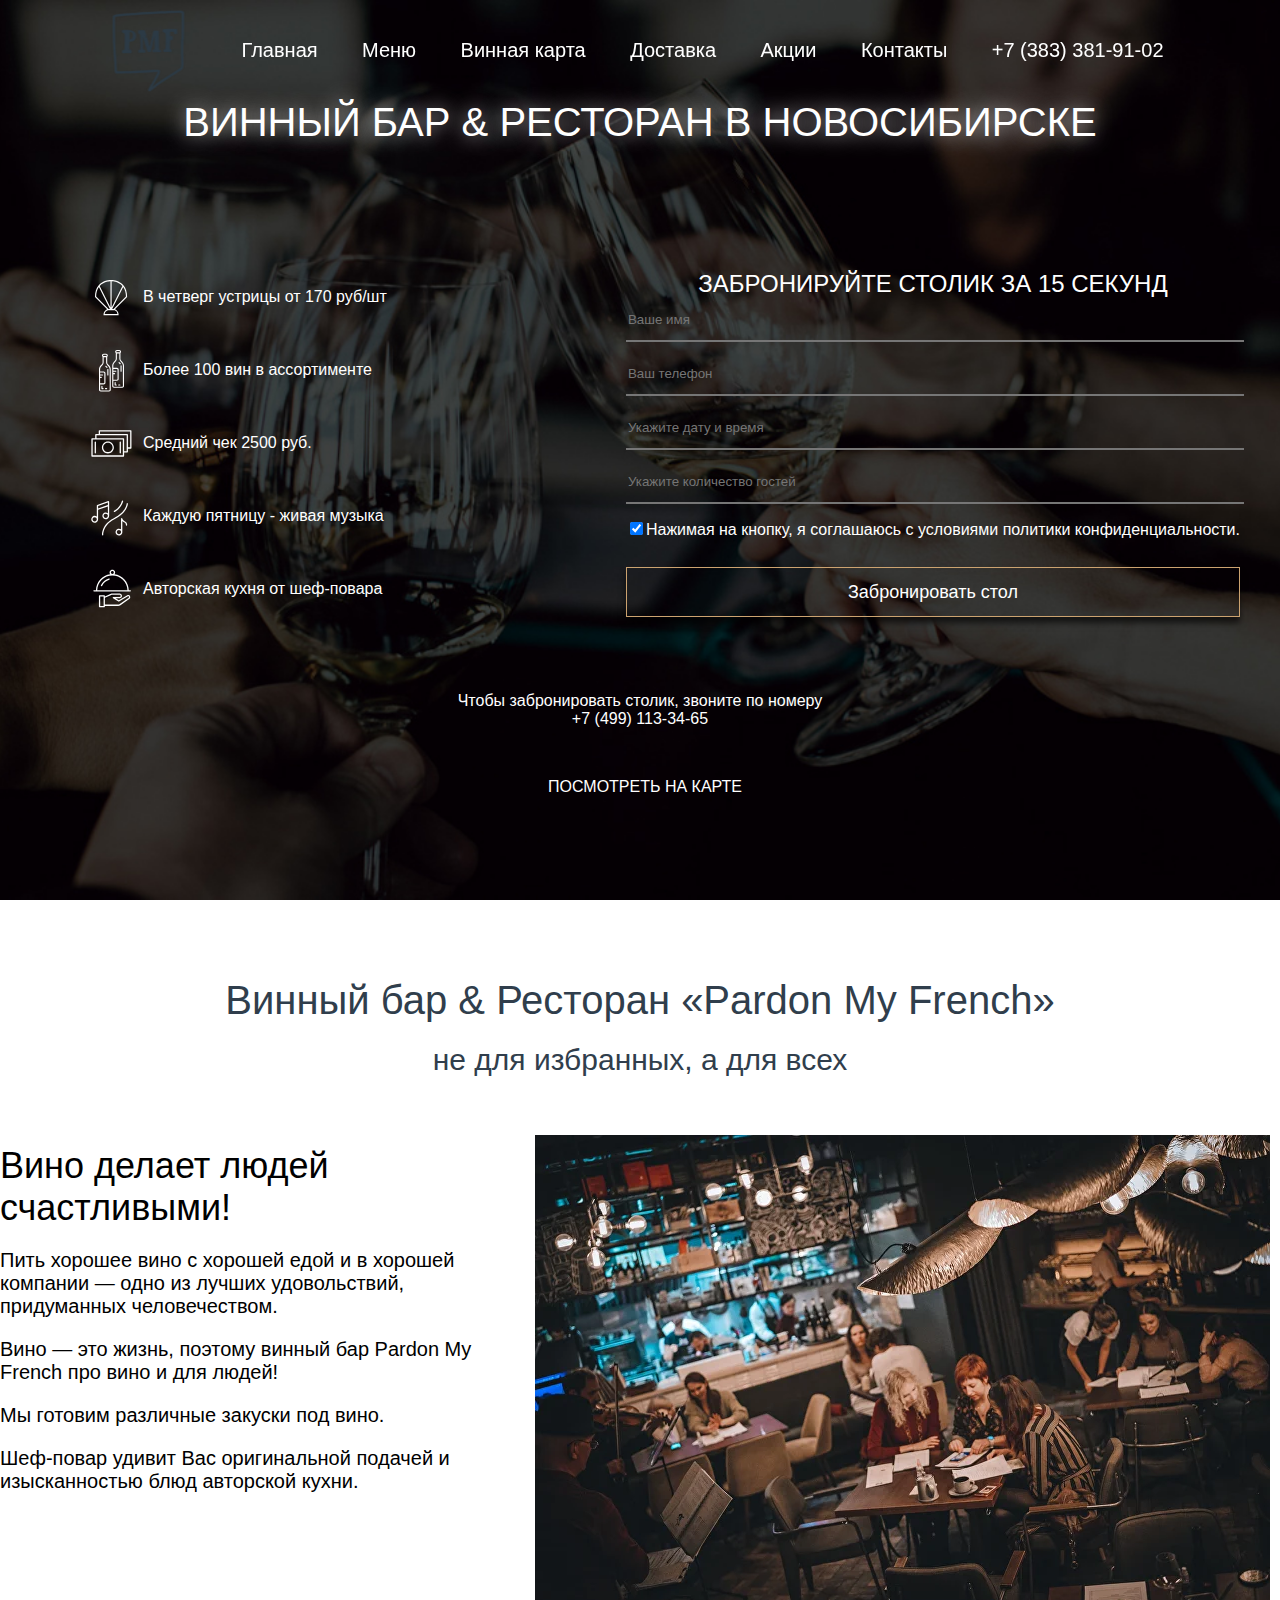
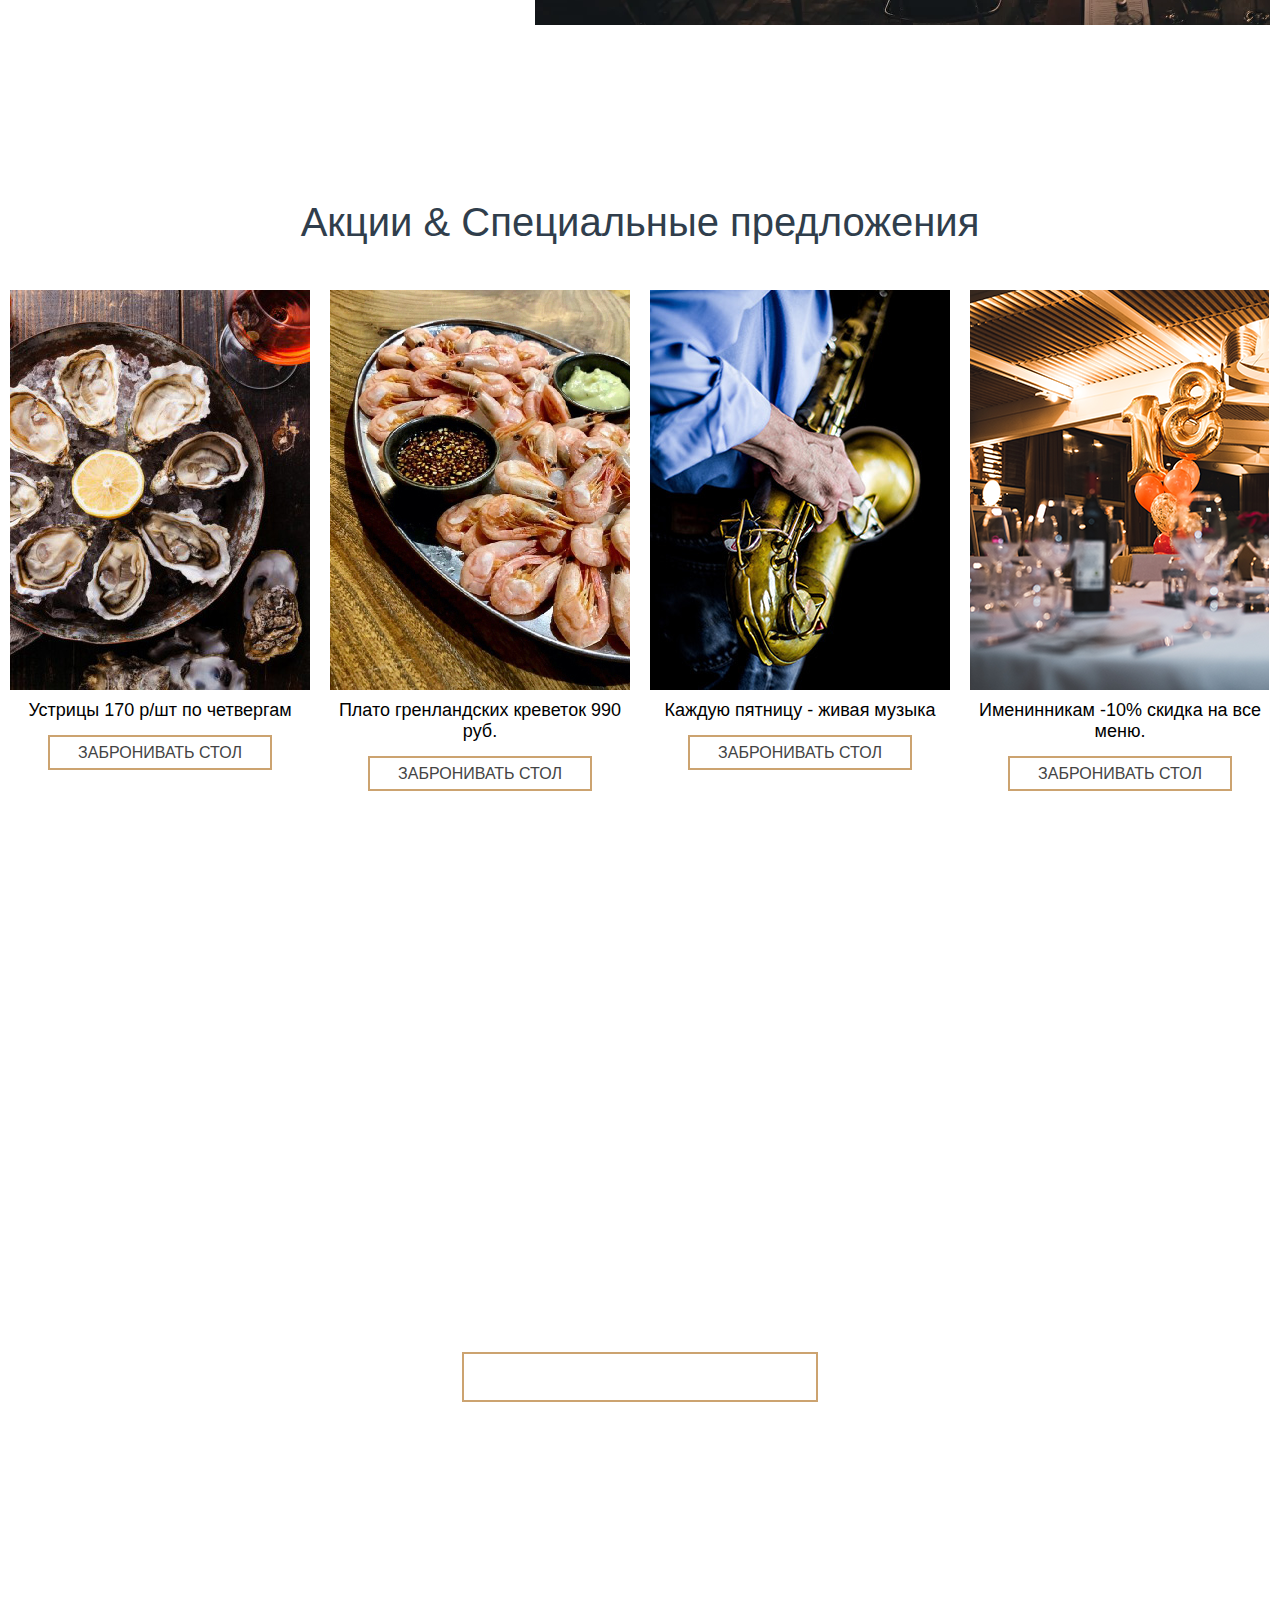
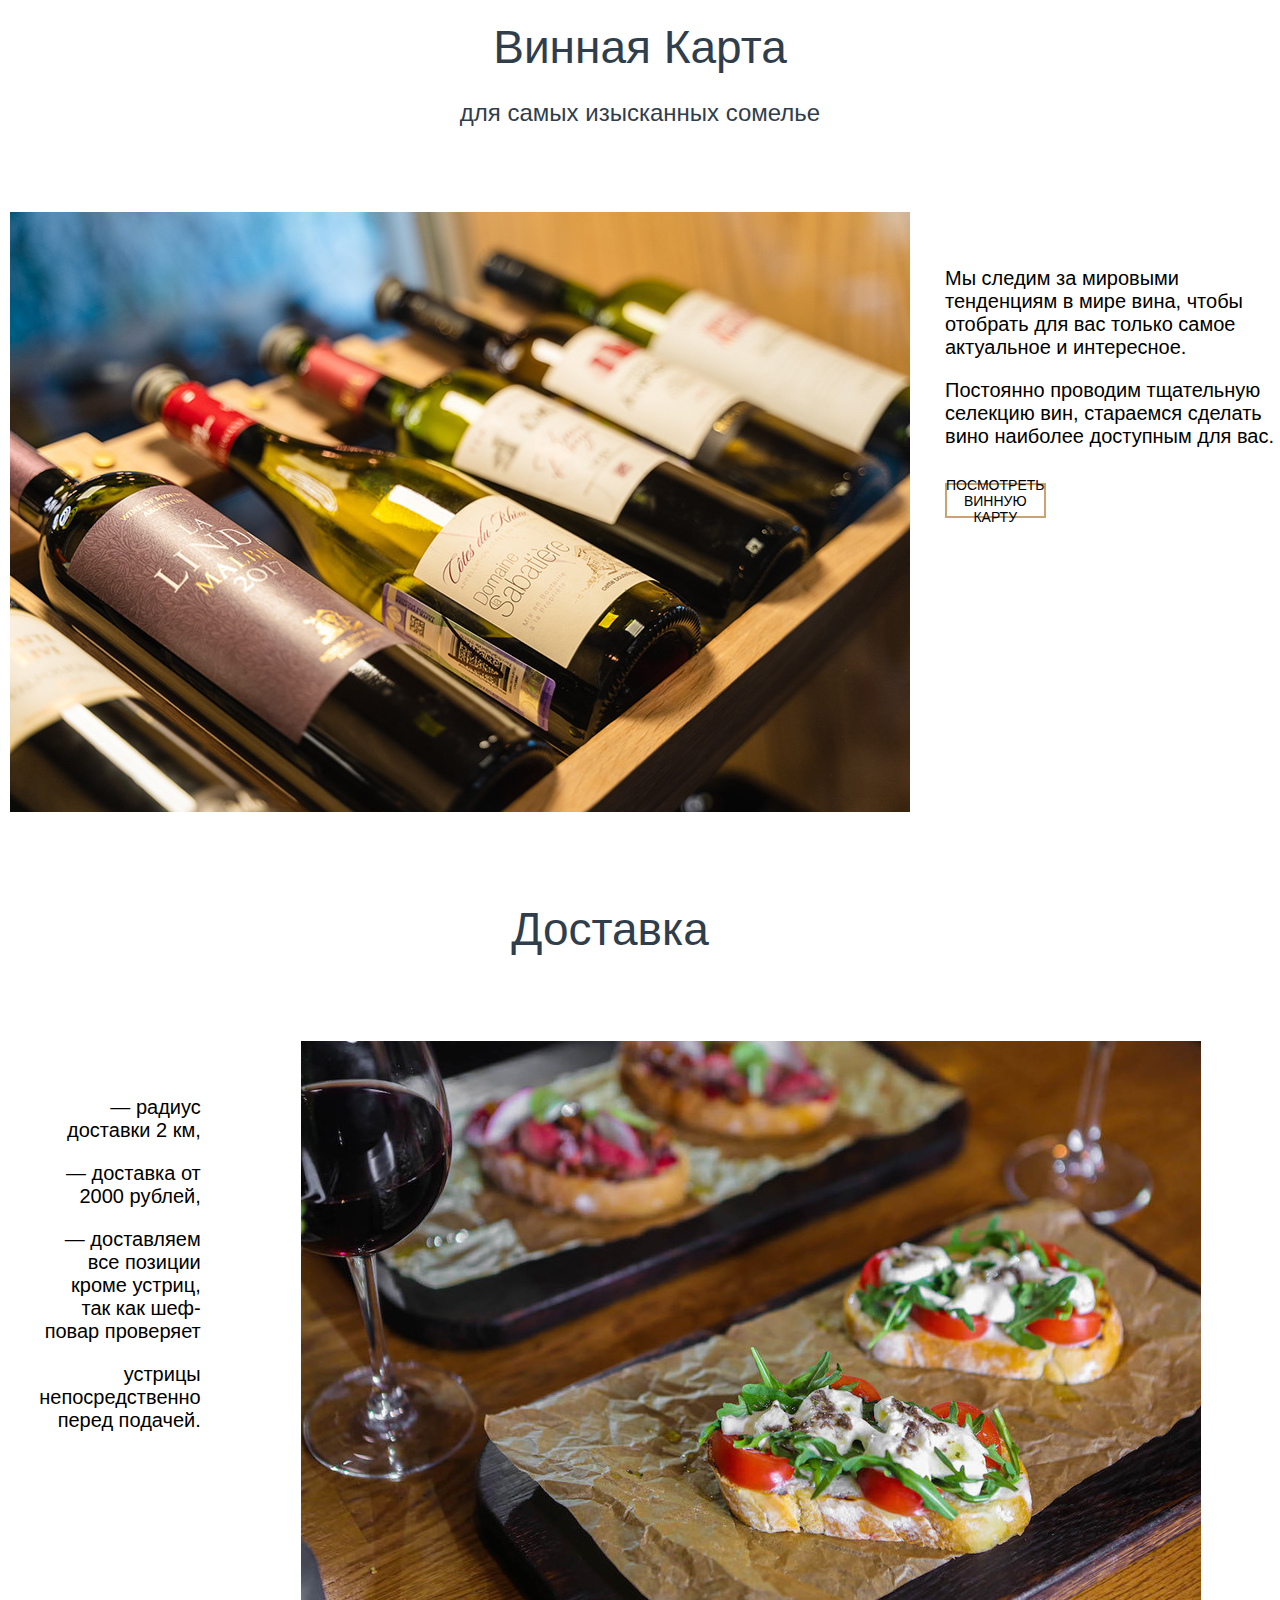
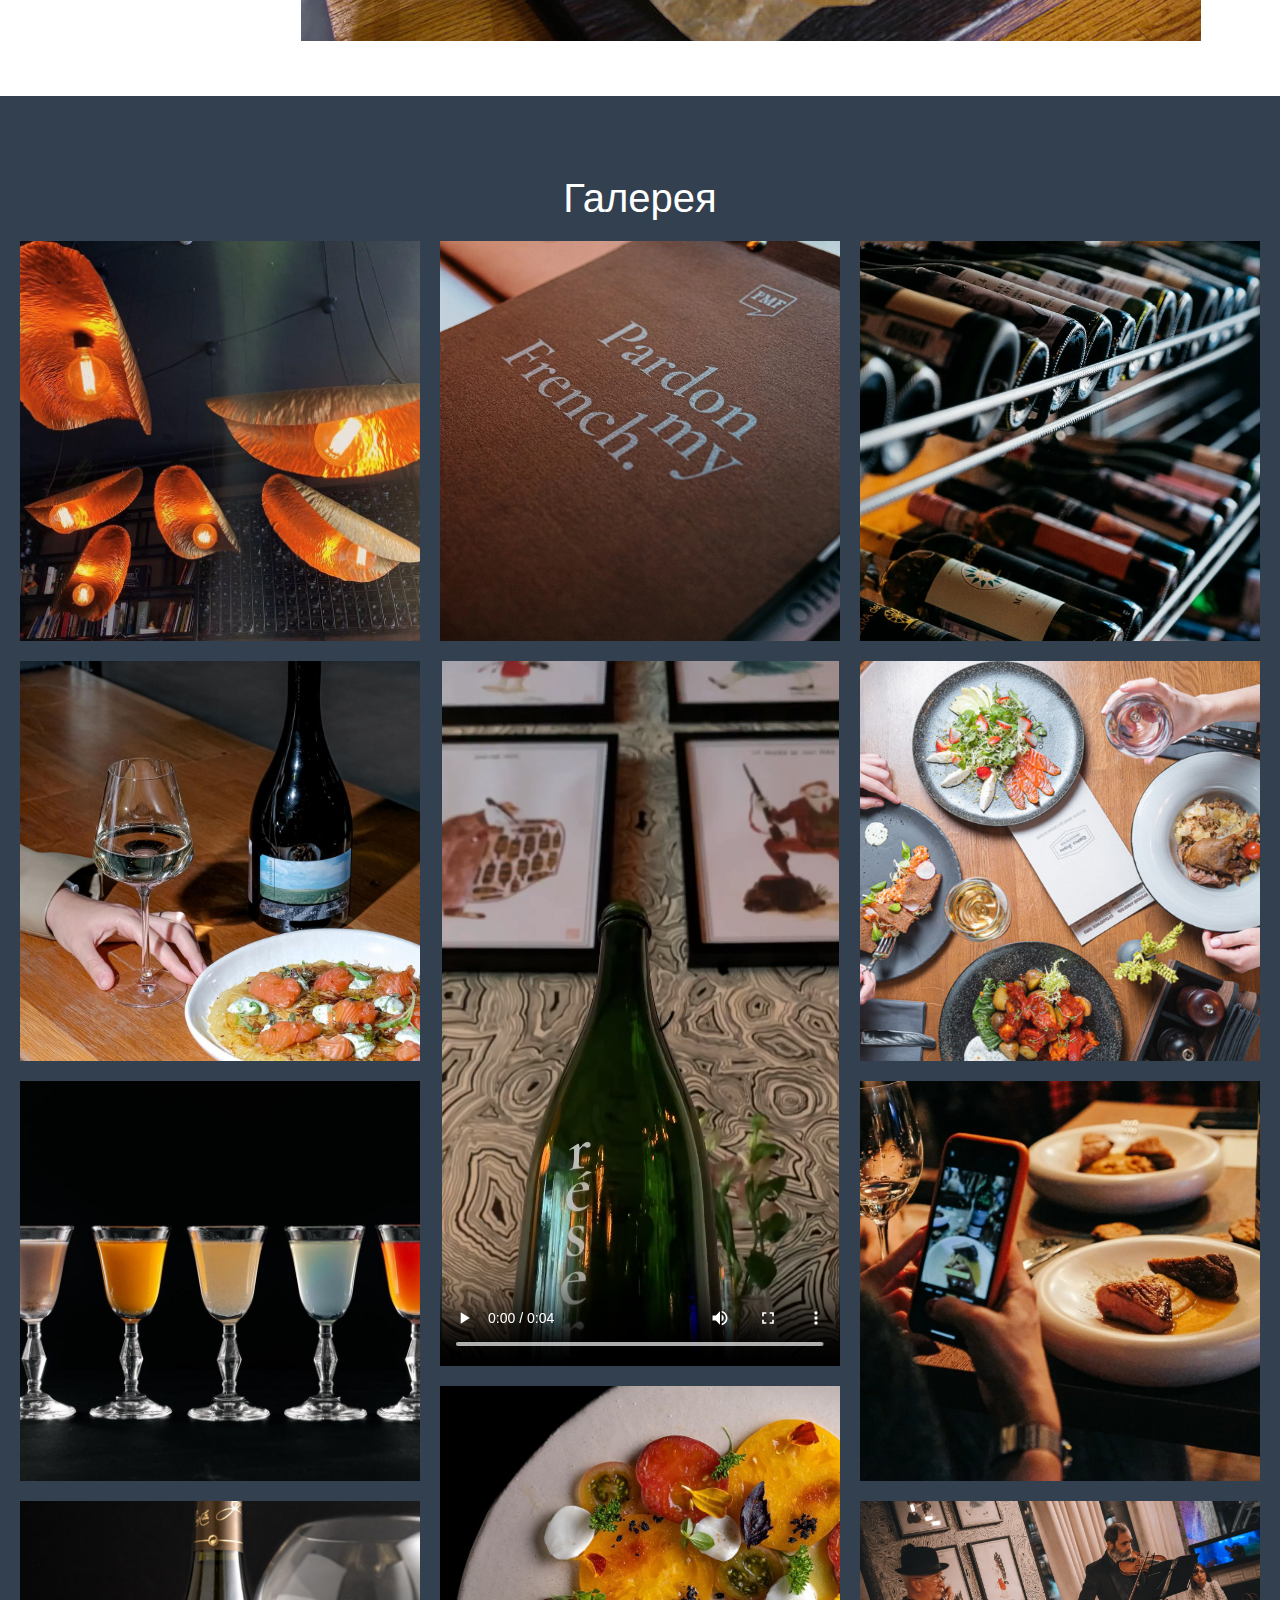
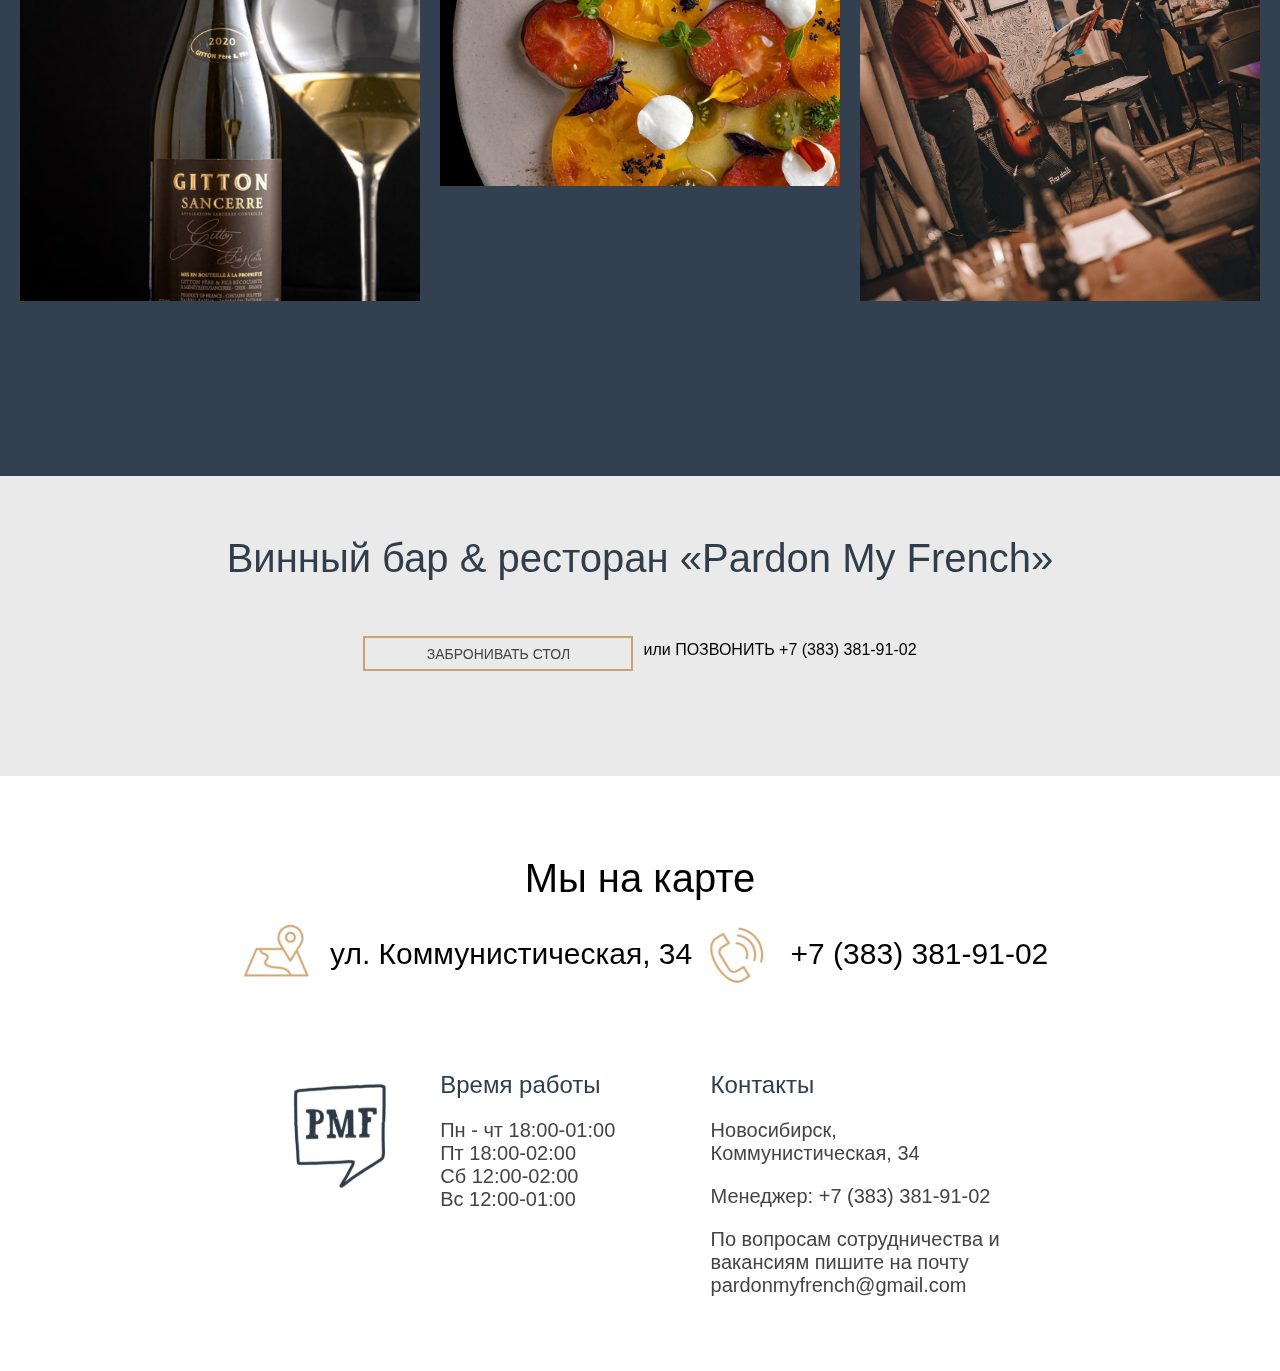
==== index.html @ 7e46beab "Add files via upload" ====
<!DOCTYPE html>
<html lang="ru">

<head>
    <meta charset="UTF-8">
    <meta name="viewport" content="width=device-width, initial-scale=1.0, maximum-scale=1.0, user-scalable=no">
    <title>PMF</title>
    <link rel="stylesheet" type="text/css" href="style.css">
    <link rel="shortcut icon" href="img/PMF-00_1.svg">
    <link rel="stylesheet" href="path/to/font-awesome/css/font-awesome.min.css">
    <link rel="stylesheet" href="https://use.fontawesome.com/releases/v5.8.1/css/all.css"
        integrity="sha384-50oBUHEmvpQ+1lW4y57PTFmhCaXp0ML5d60M1M7uH2+nqUivzIebhndOJK28anvf" crossorigin="anonymous">
</head>

<body>
    <header>
        <div class="headermain">
        <a href="" class="logo"><img src="img/PMF-00_1.svg" alt=""></a>
        </div>
        <nav class="center-nav">
            <a href="index.html">Главная</a>
            <a href="menu.html">Меню</a>
            <a href="vinmaps.html">Винная карта</a>
            <a href="dostavka.html">Доставка</a>
            <a href="#akzie-1">Акции</a>
            <a href="#contaxks">Контакты</a>
            <a>+7 (383) 381-91-02</a>
        </nav>
        <script>
            window.addEventListener('scroll', function() {
             var header = document.querySelector('header');
              var scrollPosition = window.scrollY;
                 if (scrollPosition > 50) {
                    header.classList.add('scrolled');
                } else {
                    header.classList.remove('scrolled');
                }
                });
        </script>
    </header>
    <section id="main" style="background-image: url('img/main2.jpg'); width: 100%;">
        <div class="vinbar">ВИННЫЙ БАР & РЕСТОРАН В НОВОСИБИРСКЕ</div>
        <div class="main_concent">
            <div class="content">
                <div class="banner">
                    <ul class="list_banner">
                        <li><img src="img/oyster.svg">В четверг устрицы от 170 руб/шт</li>
                        <li><img src="img/wine.svg">Более 100 вин в ассортименте</li>
                        <li><img src="img/money.svg">Средний чек 2500 руб.</li>
                        <li><img src="img/chillout.svg">Каждую пятницу - живая музыка</li>
                        <li><img src="img/restaurant.svg">Авторская кухня от шеф-повара</li>
                    </ul>
                </div>
                <div class="bronirovanie">
                    <div class="bron">ЗАБРОНИРУЙТЕ СТОЛИК ЗА 15 СЕКУНД</div>
                    <div class="col-12">
                        <input class="text-field__input" type="text" placeholder="Ваше имя">
                    </div>
                    <div class="col-12">
                        <input class="text-field__input" type="text" placeholder="Ваш телефон">
                    </div>
                    <div class="col-12">
                        <input class="text-field__input" type="text" placeholder="Укажите дату и время">
                    </div>
                    <div class="col-12">
                        <input class="text-field__input" type="text" placeholder="Укажите количество гостей">
                    </div>
                    <span class="sogl"><label><input type="checkbox" name="acceptance-223" value="1" aria-invalid="false"
                                checked="checked"><span>Нажимая на кнопку, я соглашаюсь с условиями политики
                                конфиденциальности.</span></label></span>
                    <div class="reservation-button"><button class="reserv-but" name="button"><a href="index.html">Забронировать стол</a></button>
                    </div>
                </div>
            </div>
        </div>
        <div class="numbercol">Чтобы забронировать столик, звоните по номеру <br><div class="num" style="text-align: center;">+7 (499) 113-34-65</div></div>
        <div class="lookmap"><a href="#contaxks"><i class="fa fa-map-marker" aria-hidden="true"></i>ПОСМОТРЕТЬ НА КАРТЕ</a></div>
    </section>
    <section>
        <div class="obrz">
            <div class="live">Винный бар & Ресторан «Pardon My French»</div>

            <div class="izbr">не для избранных, а для всех</div>
        </div>
        <div class="vinelovezone">
            <div class="vinlive">
                <p>
                    <span class="desc-bar">Вино делает людей счастливыми!</span>
                </p>
                <p>
                    <span>Пить хорошее вино с хорошей едой и в хорошей компании — одно из лучших удовольствий,
                        придуманных человечеством.</span>
                </p>
                <p>
                    <span>Вино — это жизнь, поэтому винный бар Pardon My French про вино и для людей!</span>
                </p>
                <p>
                    <span>Мы готовим различные закуски под вино.</span>
                </p>
                <p>
                    <span>Шеф-повар удивит Вас оригинальной подачей и изысканностью блюд авторской кухни.</span>
                </p>
            </div>
            <div class="vinezone"><img src="img/atmos.jpg"></div>
        </div>
    </section>
    <section>
        <div class="wpb" id="akzie-1">Акции & Специальные предложения</div>
        <div class="promo">
            <div class="akzie"><img src="img/ustezi.jpg" alt="">
                <div class="textakz">Устрицы 170 р/шт по четвергам</div>
                <div class="btn_bron"><button class="btn_bron_zon"><a href="#main" style="color: #444444;">ЗАБРОНИВАТЬ СТОЛ</a></button></div>
            </div>
            <div class="akzie"><img src="img/krevetki.jpg" alt="">
                <div class="textakz">Плато гренландских креветок 990 руб.</div>
                <div class="btn_bron"><button class="btn_bron_zon"><a href="#main" style="color: #444444;">ЗАБРОНИВАТЬ СТОЛ</a></button></div>
            </div>
            <div class="akzie"><img src="img/saxophone.jpg" alt="">
                <div class="textakz">Каждую пятницу - живая музыка</div>
                <div class="btn_bron"><button class="btn_bron_zon"><a href="#main" style="color: #444444;">ЗАБРОНИВАТЬ СТОЛ</a></button></div>
            </div>
            <div class="akzie"><img src="img/birthday.pjg.png" alt="">
                <div class="textakz">Именинникам -10% скидка на все меню.</div>
                <div class="btn_bron"><button class="btn_bron_zon"><a href="#main" style="color: #444444;">ЗАБРОНИВАТЬ СТОЛ</a></button></div>
            </div>
        </div>
    </section>
    <div class="menustarti">
        <div class="edushka">
            <div class="menuholst">Меню</div>
            <div class="europa">Европейская, Израильская и вегетарианская кухня</div>
            <div class="btn_look"><button class="btn_look_menu"><a href="menu.html">ПОСМОТРЕТЬ МЕНЮ</a></button></div>
        </div>
    </div>
    <section >
        <div class="vinokarta">
            <div class="vinika">Винная Карта</div>
            <div class="somelie">для самых изысканных сомелье
            </div>
            <div class="vinelovezone">
                <div class="vinezone"><img src="img/vinishka1.jpg"></div>
                <div class="vinlive_map">
                    <p>
                        <span>Мы следим за мировыми тенденциям в мире вина, чтобы отобрать для вас только самое актуальное и интересное.</span>
                    </p>
                    <p>
                        <span>Постоянно проводим тщательную селекцию вин, стараемся сделать вино наиболее доступным для вас.</span>
                    </p>
                    <div class="btn_look_vin"><button class="btn_look_vin_map"><a href="vinmaps.html" style="color: #000000;">ПОСМОТРЕТЬ ВИННУЮ КАРТУ</a></button></div>
                </div>
            </div>
        </div>
        <div class="dostavka">
            <div class="vinika">Доставка</div>
            <div class="vinelovezone">
                <div class="dostavka">
                    <p>
                        <span>— радиус доставки 2 км,</span>
                    </p>
                    <p>
                        <span>— доставка от 2000 рублей,</span>
                    </p>
                    <p>
                        <span>— доставляем все позиции кроме устриц, так как шеф-повар проверяет</span>
                    </p>
                    <p>
                        <span>устрицы непосредственно перед подачей.</span>
                    </p>
                </div>
                <div class="vinezone"><img src="img/Образ-жизни-4-2.jpg"></div>
            </div>
        </div>
    </section>
    <div class="galereya">
        <div class="galererya_text">Галерея</div>
        <div class="pageable-slide">
            <div class="kodex1">
                <div class="vc-item">
                    <img src="img/block-1.jpg" class="zone-img" alt="">
                </div>
                <div class="vc-item">
                    <img src="img/block-2.jpg" class="zone-img" alt="">
                </div>
                <div class="vc-item">
                    <img src="img/block-3.jpg" class="zone-img" alt="">
                </div>
                <div class="vc-item">
                    <img src="img/block-4.jpg" class="zone-img" alt="">
                </div>
            </div>
            <div class="kodex2">
                <div class="vc-item">
                    <img src="img/block-5.jpg" class="zone-img" alt="">
                </div>
                <div class="vc-item-1">
                    <video controls>
                        <source  class="vidosik" controls="controls" type="video/mp4" src="img/ждем вас в гости!.mp4" />
                      </video>
                </div>
                <div class="vc-item">
                    <img src="img/block-6.jpg" class="zone-img" alt="">
                </div>
                
            </div>
            <div class="kodex3">
                <div class="vc-item">
                    <img src="img/block-7.jpg" class="zone-img" alt="">
                </div>
                <div class="vc-item">
                    <img src="img/block-8.jpg" class="zone-img" alt="">
                </div>
                <div class="vc-item">
                    <img src="img/block-9.jpg" class="zone-img" alt="">
                </div>
                <div class="vc-item">
                    <img src="img/block-10.jpg" class="zone-img" alt="">
                </div>
            </div>
        </div>
    </div>
    <div class="vinbarZ">
        <div class="textlive">
            Винный бар & ресторан «Pardon My French»
        </div>
        <div class="num-text">
            <div class="btn_block_vin"><button class="btn_look_vin_rest"><a href="#main" style="color: #444444;">ЗАБРОНИВАТЬ СТОЛ</a></button></div>
            <div class="text">или ПОЗВОНИТЬ +7 (383) 381-91-02</div>
        </div>
    </div>
    <div class="maps">
        <div class="minakarte">Мы на карте</div>
        <div class="cotacts-top">
            <span class="contacts-item">
                <img src="img/map-100x100.png" alt="">
                ул. Коммунистическая, 34
            </span>
            <span class="contacts-item">
                <img src="img/phone-100x100.png" alt="">
                +7 (383) 381-91-02
            </span>
        </div>
        <div class="yandexmap">
            <script type="text/javascript" charset="utf-8" async src="https://api-maps.yandex.ru/services/constructor/1.0/js/?um=constructor%3Ae80820589d0ea89a22ba24070fca18285344eb7386c4a2633ade15c77633f303&amp;width=100%25&amp;height=400&amp;lang=ru_RU&amp;scroll=true"></script>
        </div>
    </div>
    <footer id="contaxks">
        <a href="" class="logo-footer"><img src="img/PMF-00_1.svg" alt=""></a>
        <div class="text-1">
            <div class="timework">Время работы</div>
            <div class="textwidget">
                <p>
                    Пн - чт 18:00-01:00
                    <br>
                    Пт 18:00-02:00
                    <br>
                    Сб 12:00-02:00
                    <br>
                    Вс 12:00-01:00
                </p>
            </div>
        </div>
        <div class="text-2">
            <div class="contacs">Контакты</div>
            <div class="textwidget">
                <p class="">
                    Новосибирск,
                    <br>
                    Коммунистическая, 34
                </p>
                 <p>
                    Менеджер:
                    +7 (383) 381-91-02
                  <br>
                </p>   
                <p>
                    По вопросам сотрудничества и
                    <br>
                    вакансиям пишите на почту
                    <br>
                    pardonmyfrench@gmail.com
                </p>
            </div>
        </div>
    </footer>
</body>
</html>
---- style.css ----
@font-face {
    font-family: D-DIN-Bold,Arial;
    src: url('fonts/D-DIN-Bold.otf');
} 
html{
    overflow-x: hidden;
    overflow-y: scroll;
}
body{
    margin: 0;
    padding: 0;
    font-family: 'D-DIN-Bold',Candara,Segoe,"Segoe UI",Optima,Arial,sans-serif;
}
a{
   color: #fff;
   text-decoration: none;
}
header{
    position: fixed;
    z-index: 1;
    display: flex;
    align-items: center;
    justify-content: center;
    top: 0;
    left: 0;
    width: 100%;
    height: 100px;
    transition: background-color 0.3s ease-in-out, color 0.3s ease-in-out;
}
header.scrolled {
    display: flex;
    align-items: center;
    justify-content: center;
    background-color: #ffffff;
    width: 100%;
    padding-right: 50px;
    color: #000000;
    box-shadow: 0 6px 14px rgb(0 0 0 / 5%), 0 3px 3px rgb(0 0 0 / 5%);
  }
header.scrolled a{
    color: #000000;
  }
.logo img{
    height: 85px;
    width: 85px;
}
header a.logo{
    margin-right: 20px;
}
.center-nav a{
    text-decoration: none;
    font-size: 20px;
    padding: 0 20px;
}
section{
    min-height: 900px;
    width: 100%;
    background-repeat: no-repeat;
    background-size: cover;
    background-position: center center;
    position: relative;
}
.vinbar{
    color: #fff;
    text-align: center;
    display: flex;
    justify-content: center;
    padding: 100px;
    font-size: 40px;
    text-shadow: 0 0 20px #c9c9c9;
}
.main_concent{
    display: flex;
    align-items: center;
    justify-content: center;
}
.content{
    display: flex;
    align-items: center;
    justify-content: space-between;
    text-align: center;
    box-sizing: content-box;
    width: 1200px;
}
.banner{
    display: flex;
    align-items: center;
}
.bronirovanie{
    display: grid;
    align-items: center;
}
.banner ul{
    list-style: none;
    color: #fff;
}
.list_banner{
    justify-content: center;
}
.list_banner li{
    width: 100%;
    padding: 5px 0px;
    max-width: 400px;
    text-align: left;
}
.bron{
    color: #fff;
    font-size: 24px;
    text-transform: uppercase;
}
.text-field__input{
    width: 100%;
    height: 40px;
    background: none;
    border-left: 0;
    border-right: 0;
    border-top: 0;
    border-radius: 0;
    color: #ffffff;
    outline:none;
    margin-bottom: 10px;
}
.sogl{
    color: #fff;
    margin-top: 5px;
}
.reservation-button{
    float: none;
    margin-top: 28px;
    text-align: center;
    padding-right: 45px;
    width: 100%;
}
.reserv-but{
    cursor: pointer;
    border: 1px solid #cca370;
    background-color: transparent;
    height: 50px;
    width: 100%;
    color: #ffffff;
    font-size: 18px;
    box-shadow: 0 6px 6px rgba(0, 0, 0, 0.6);
    transition: background-color 0.5s ease-in-out;
}
.reserv-but:hover{
    background-color: #cca370;
}
img {
    vertical-align: middle;
    padding: 10px;
}
.numbercol{
    color: #fff;
    display: grid;
    justify-content: center;
    margin-top: 50px;
}
.lookmap{
    color: #fff;
    display: flex;
    justify-content: center;
    padding-top: 50px;
    text-decoration: none;
}
.fa{
    margin-right: 10px;
    text-decoration: none;
}
.obrz{
    padding-top: 80px;
}
.live{
    color: #303e4c;
    font-size: 40px;
    line-height: 40px;
    display: flex;
    justify-content: center;
    margin-bottom: 25px;
}
.izbr{
    color: #303e4c;
    font-size: 30px;
    line-height: 30px;
    display: flex;
    justify-content: center;
}
.vinelovezone{
    
    display: flex;
    justify-content: center;
    padding-top: 50px;
}
.desc-bar{
    font-size: 36px;
}
.vinelovezone p{
    font-size: 20px;
    box-sizing: border-box;
}
.wpb{
    font-size: 40px;
    color: #303e4c;
    margin-bottom: 35px;
    text-align: center;
}
.promo{
    display: flex;
    justify-content: center;
}
.textakz{
    font-size: 18px;
    text-align: center;
    margin-bottom: 14px;
}
.btn_bron{
    display: flex;
    align-items: center;
    justify-content: center;
}
.btn_bron_zon{
    cursor: pointer;
    border: 2px solid #cca370;
    background-color: transparent;
    height: 35px;
    width: 70%;
    color: #444444;
    font-size: 16px;
    display: flex;
    align-items: center;
    justify-content: center;
    transition: background-color 0.5s ease-in-out;
}
.btn_bron_zon:hover{
    background-color: #cca370;
    color: #fff;
}
.menustarti{
    background-size: cover;
    background-repeat: repeat;
    background-color: rgba(0, 0, 0, 0);
    background-image: url(https://o-zh.ru/wp-content/uploads/2019/06/dsc0616.jpg);
    background-attachment: scroll;
    width: 100%;
    height: 440px;
    background-position: 50% -125px;
    display: flex;
    justify-content: center;
    align-items: center;
}
.menuholst{
    display: flex;
    justify-content: center;
    color: #fff;
    font-size: 40px;
    margin-bottom: 20px;
}
.europa{
    display: flex;
    justify-content: center;
    align-items: center;
    vertical-align: middle;
    color: #fff;
    font-size: 30px;
    margin-bottom: 15px;
}
.btn_look{
    display: flex;
    align-items: center;
    justify-content: center;
}
.btn_look_menu{
    cursor: pointer;
    border: 2px solid #cca370;
    background-color: transparent;
    height: 50px;
    width: 50%;
    color: #ffffff;
    font-size: 14px;
    padding: 15px;
    display: flex;
    align-items: center;
    justify-content: center;
    transition: background-color 0.5s ease-in-out;
}
.btn_look_menu:hover{
    background-color: #cca370;
}
.vinika{
    display: flex;
    justify-content: center;
    align-items: center;
    color: #303e4c;
    margin-top: 80px;
    margin-bottom: 25px;
    font-size: 46px;
}
.somelie{
    display: flex;
    justify-content: center;
    align-items: center;
    color: #303e4c;
    margin-bottom: 25px;
    font-size: 24px;
}
.btn_look_vin{
    display: flex;
    align-items: center;
}
.btn_look_vin_map{
    cursor: pointer;
    border: 2px solid #cca370;
    background-color: transparent;
    height: 35px;
    width: 30%;
    color: #444444;
    font-size: 14px;
    padding: 15px;
    margin-top: 15px;
    display: flex;
    align-items: center;
    justify-content: center;
    transition: background-color 0.5s ease-in-out;
}
.btn_look_vin_map:hover{
    background-color: #cca370;
    color: #fff;
}
.vinlive_map{
    margin-top: 45px;
    margin-left: 25px;
}
.dostavka{
    text-align: right;
    padding: 0px 90px 0 30px;
    margin: 45px 0px 45px 0 ;
}
.galereya{
    background-color: #324050;
    height: 1980px;
    left: 15px;
    box-sizing: border-box;
}
.galererya_text{
    color: #fff;
    font-size: 40px;
    padding-top: 80px;
    text-align: center;
    margin-bottom: 10px;
}
.pageable-slide{
    display: flex;
    justify-content: center;
}
.zone-img{
    width: 400px;
    height: 400px;
    object-fit: cover;
}
.vc-item-1{
    width: 400px; 
    height: 705px;
    margin-bottom: 20px;
}
video{
    width: 400px; 
    height: 705px;
    margin-left: 10px;
    margin-top: 10px;
}
.kodex2{
    display: block
}
.vinbarZ{
    background-color: #EAEAEA;
    height: 300px;
}
.textlive{
    font-size: 40px;
    color: #303e4c;
    text-align: center;
    padding-top: 60px;
}
.num-text{
    display: flex;
    justify-content: center;
    margin-top: 40px;
}
.btn_block_vin{
    display: flex;
    align-items: center;
}
.btn_look_vin_rest{
    cursor: pointer;
    border: 2px solid #cca370;
    background-color: transparent;
    height: 35px;
    width: 270px;
    color: #000000;
    font-size: 14px;
    padding: 15px;
    margin-top: 15px;
    display: flex;
    align-items: center;
    justify-content: center;
    transition: background-color 0.5s ease-in-out;
}
.btn_look_vin_rest:hover{
    background-color: #cca370;
}
.minakarte{
    font-size: 40px;
    text-align: center;
    margin-top: 80px;
    margin-bottom: 10px;
}
.cotacts-top{
    display: flex;
    justify-content: center;
    text-align: center;
    align-items: center;
}
.contacts-item{
    font-size: 30px;
    margin-bottom: 20px;
}
.contacts-item img{
    width: 70px;
    height: 70px;
}
.text{
    padding: 20px 0px 10px 10px;
}
/*  Menu Start */
.menu{
    background-image: url('img/dscmenu.jpg');
    background-repeat: no-repeat;
    background-size: cover;
    background-position: 50% 0px;
    height: 510px;
    display: flex;
    align-items: center;
    justify-content: center;
}
.text-menu{
    color: #fff;
    font-size: 48px;
    border-bottom: 2px solid #d1a773;
    display: inline-block;
}
.menu-2{
    background-color: #f7f7f7;
    height: 350px;
}
.text-menu-1{
    color: #000000;
    font-size: 30px;
    padding-top: 80px;
    display: flex;
    align-items: center;
    justify-content: center;
    text-align: center;
}
.bludopic{
    display: flex;
    align-items: center;
    justify-content: center;
}
.bludopic img{
    width: 70px;
    height: 70px;
}
.text-menu-2{
    font-size: 20px;
}
.text-3{
    display: flex;
    align-items: center;
    justify-content: center;
    color: #444444;
    font-size: 22px;
}
.menu-photo{
    display: flex;
    align-items: center;
    justify-content: center;
}
.menu-photo img{
    padding: 0px;
}
/*  Menu End */
/*  ViboMap Start */
.vino{
    background-image: url('img/vino.jpg');
    background-repeat: no-repeat;
    background-size: cover;
    background-position: 50% 0px;
    width: 100%;
    height: 510px;
    display: flex;
    align-items: center;
    justify-content: center;
}
.vino-photo{
    display: grid;
    align-items: center;
    justify-content: center;
}
.vino-photo-1 img{
    width: 1200px;
}
/*  ViboMap End */
/* Dostavka Start */
.menu-dost{
    background-image: url('img/vino.jpg');
    background-repeat: no-repeat;
    background-size: cover;
    background-position: 50% 0px;
    width: 100%;
    height: 510px;
    display: flex;
    align-items: center;
    justify-content: center;
}
.text-4{
    margin: 0px;
}
.menu-dostavka{
    background-color: #f7f7f7;
    display: grid;
    align-items: center;
    justify-content: center;
}
.dostyand{
    font-size: 20px;
    display: flex;
    align-items: center;
    justify-content: center;
    margin: 20px;
}
/* Dostavka End */
footer{
    height: 300px;
    display: flex;
    justify-content: center;
    padding-top: 50px;
}
.logo-footer{
    padding-right: 40px;
}
.timework{
    color: #303e4c;
    font-size: 24px;
    padding-right: 110px;
}
.contacs{
    color: #303e4c;
    font-size: 24px;
}
.textwidget{
    color: #444444;
    font-size: 20px;
}
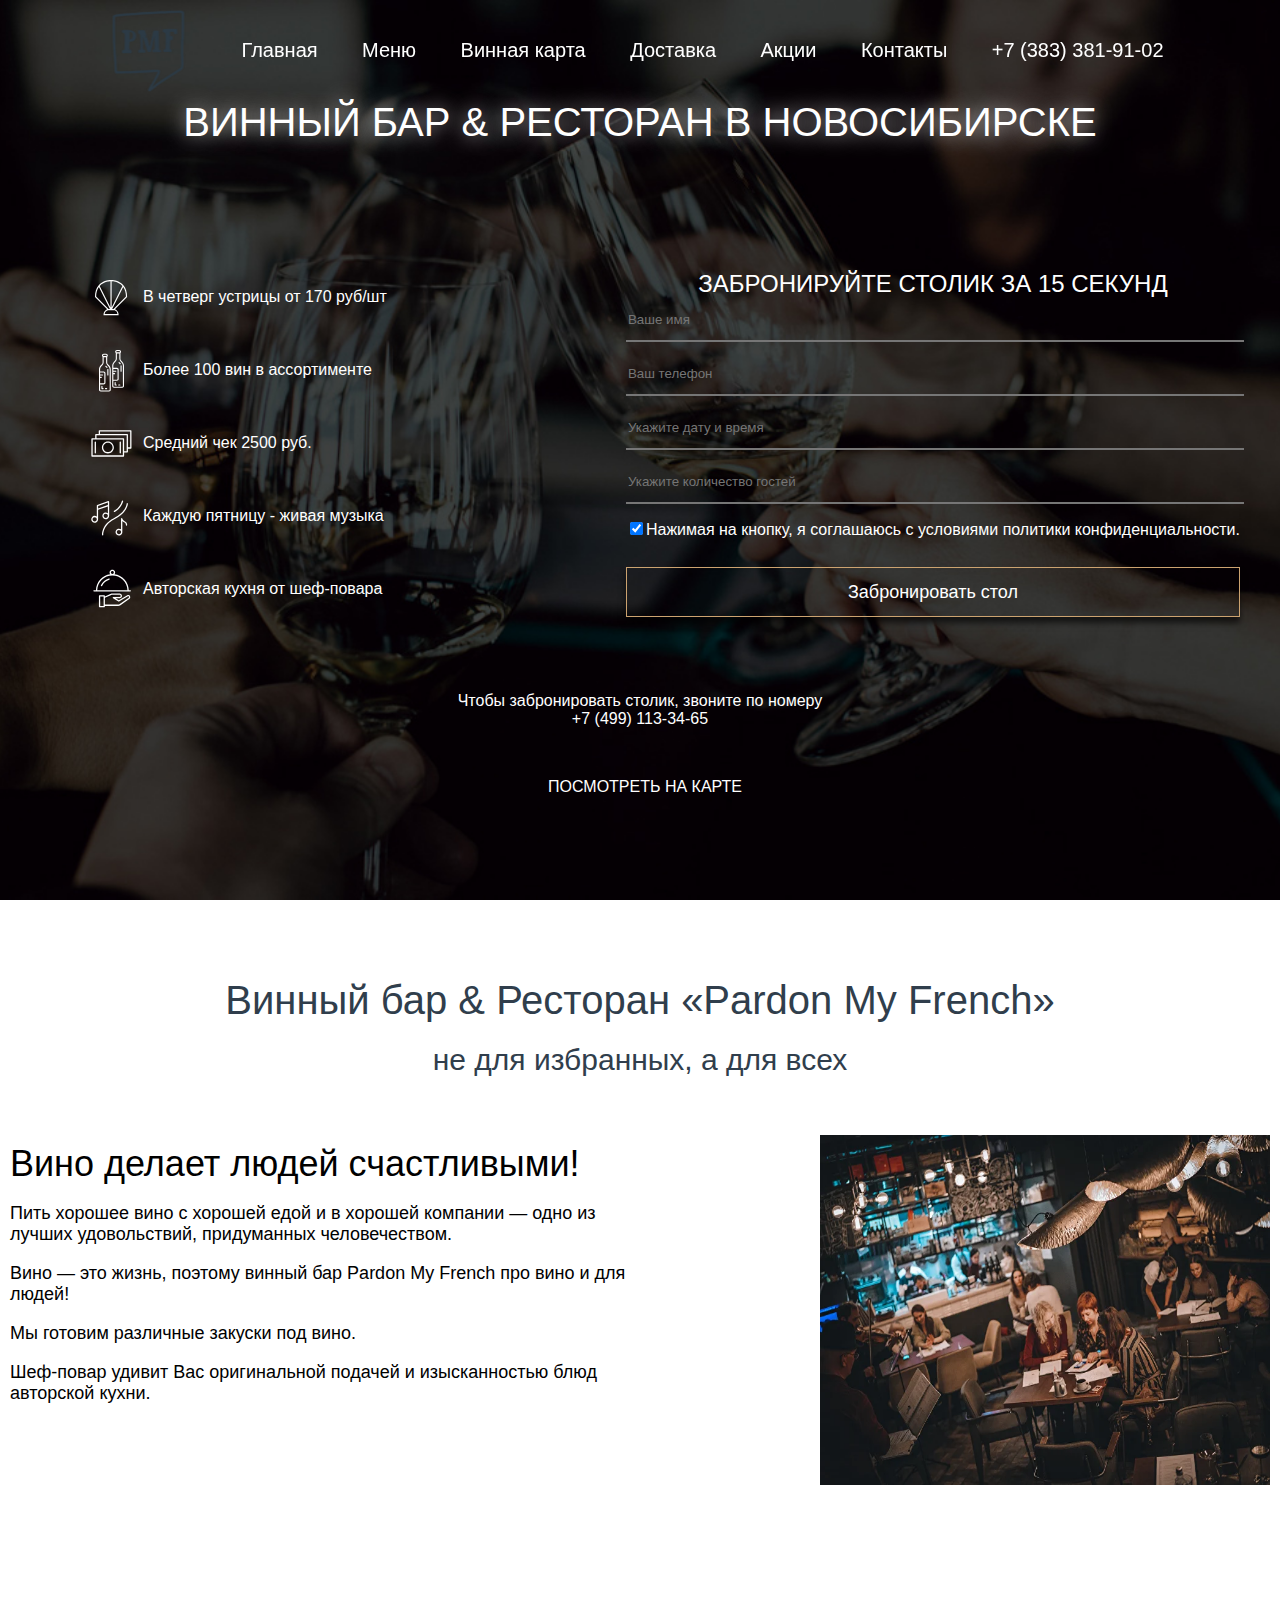
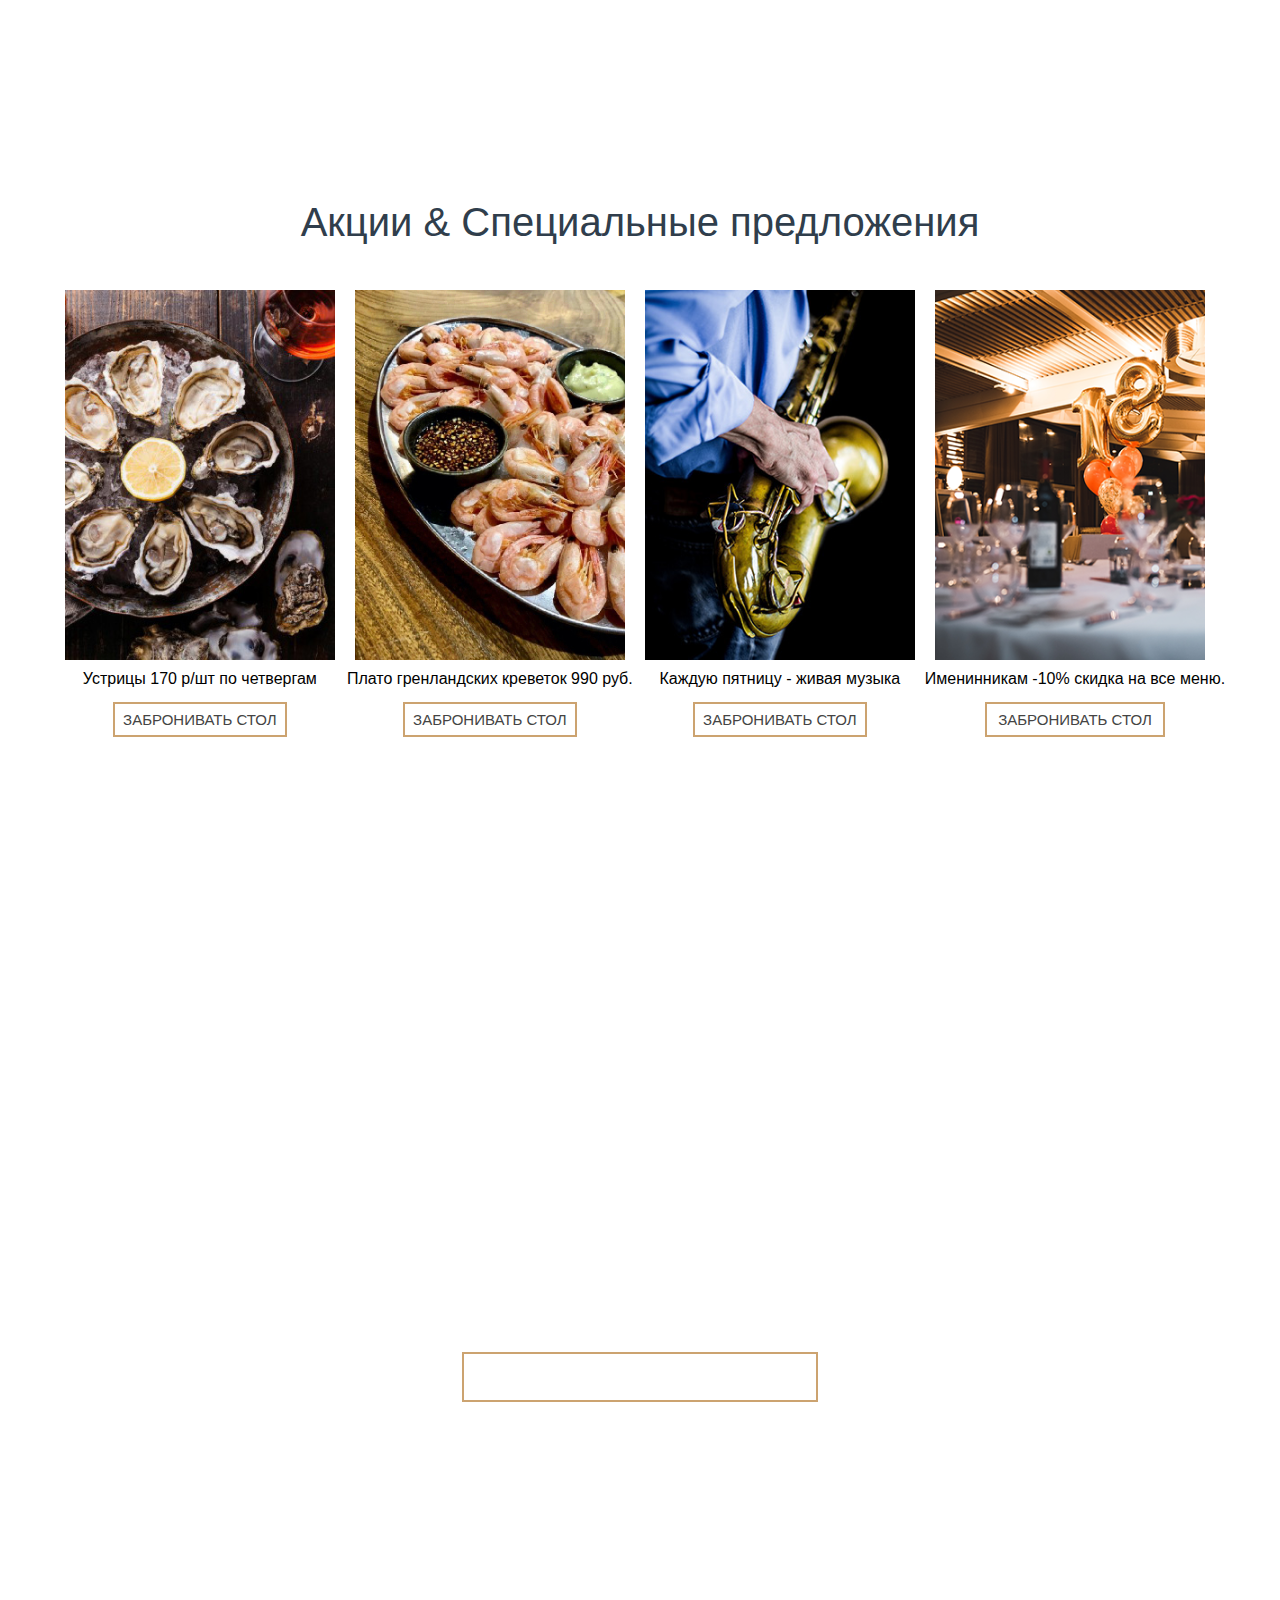
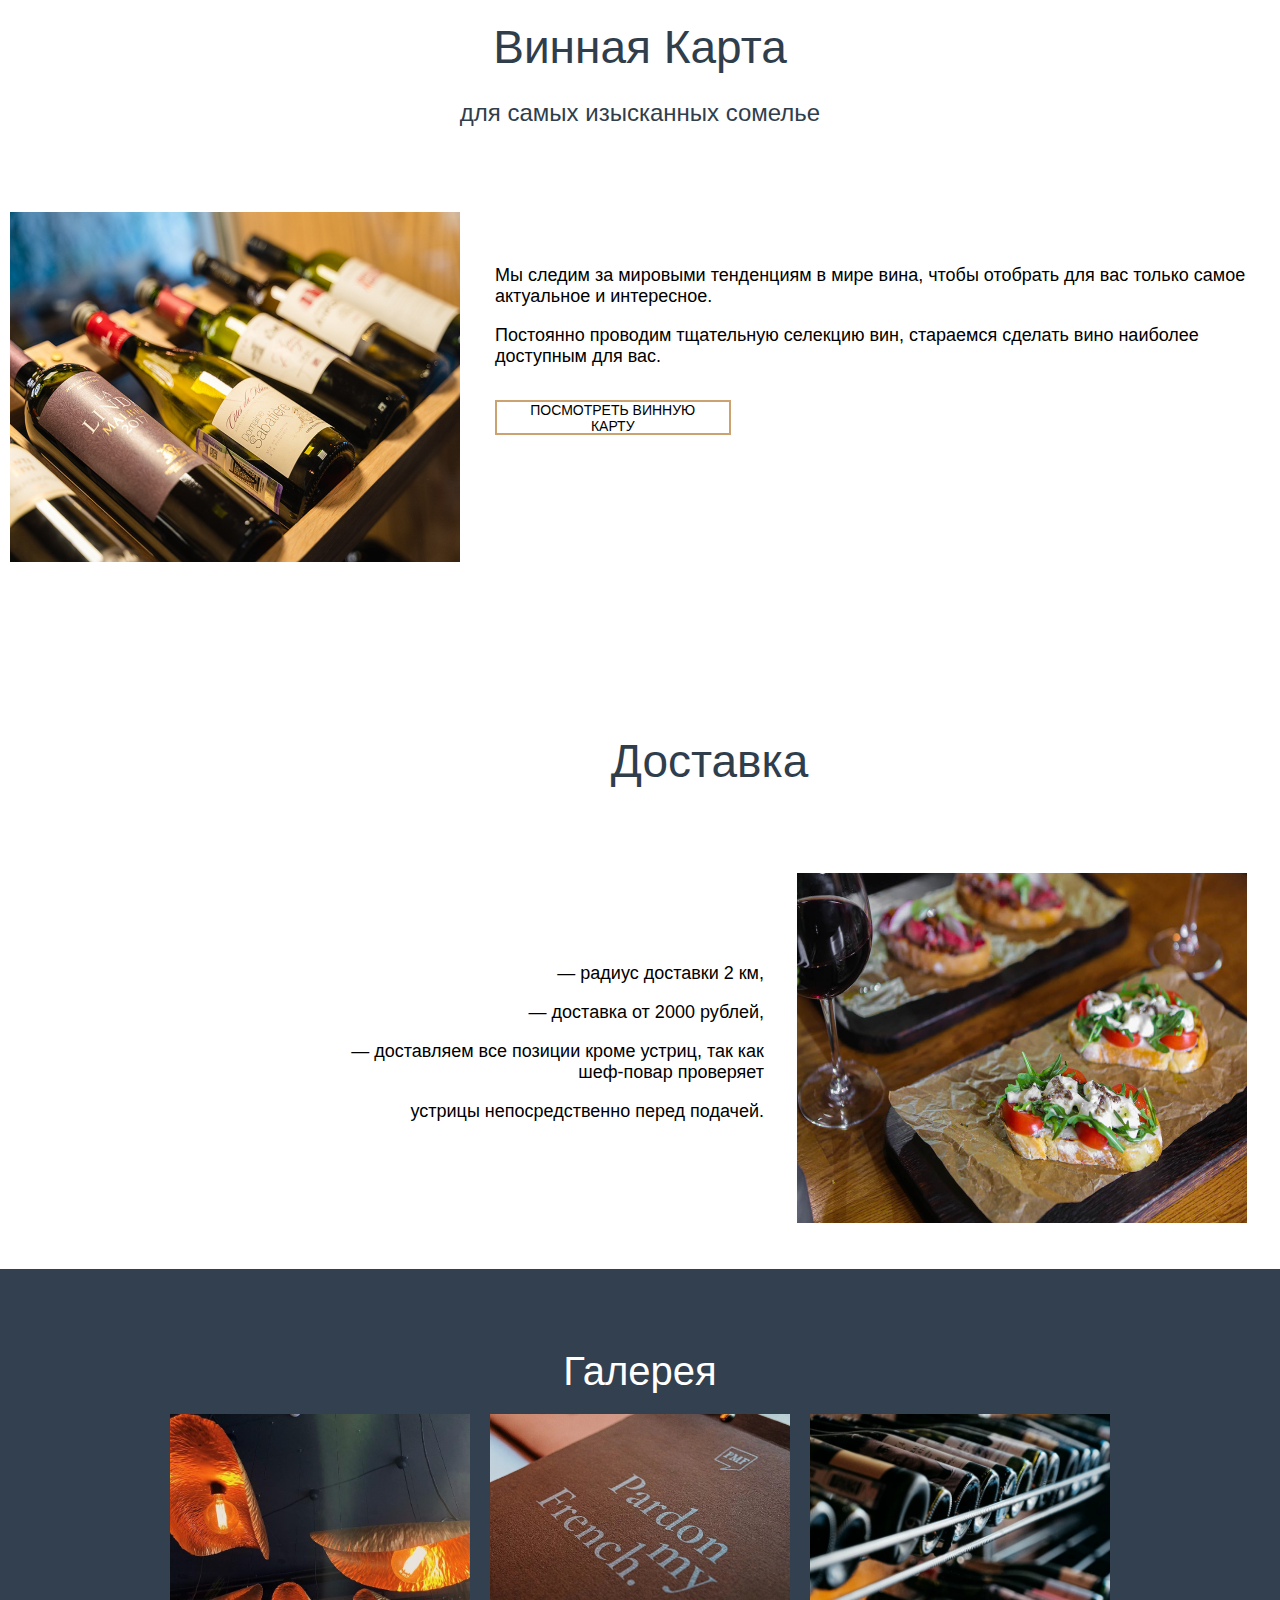
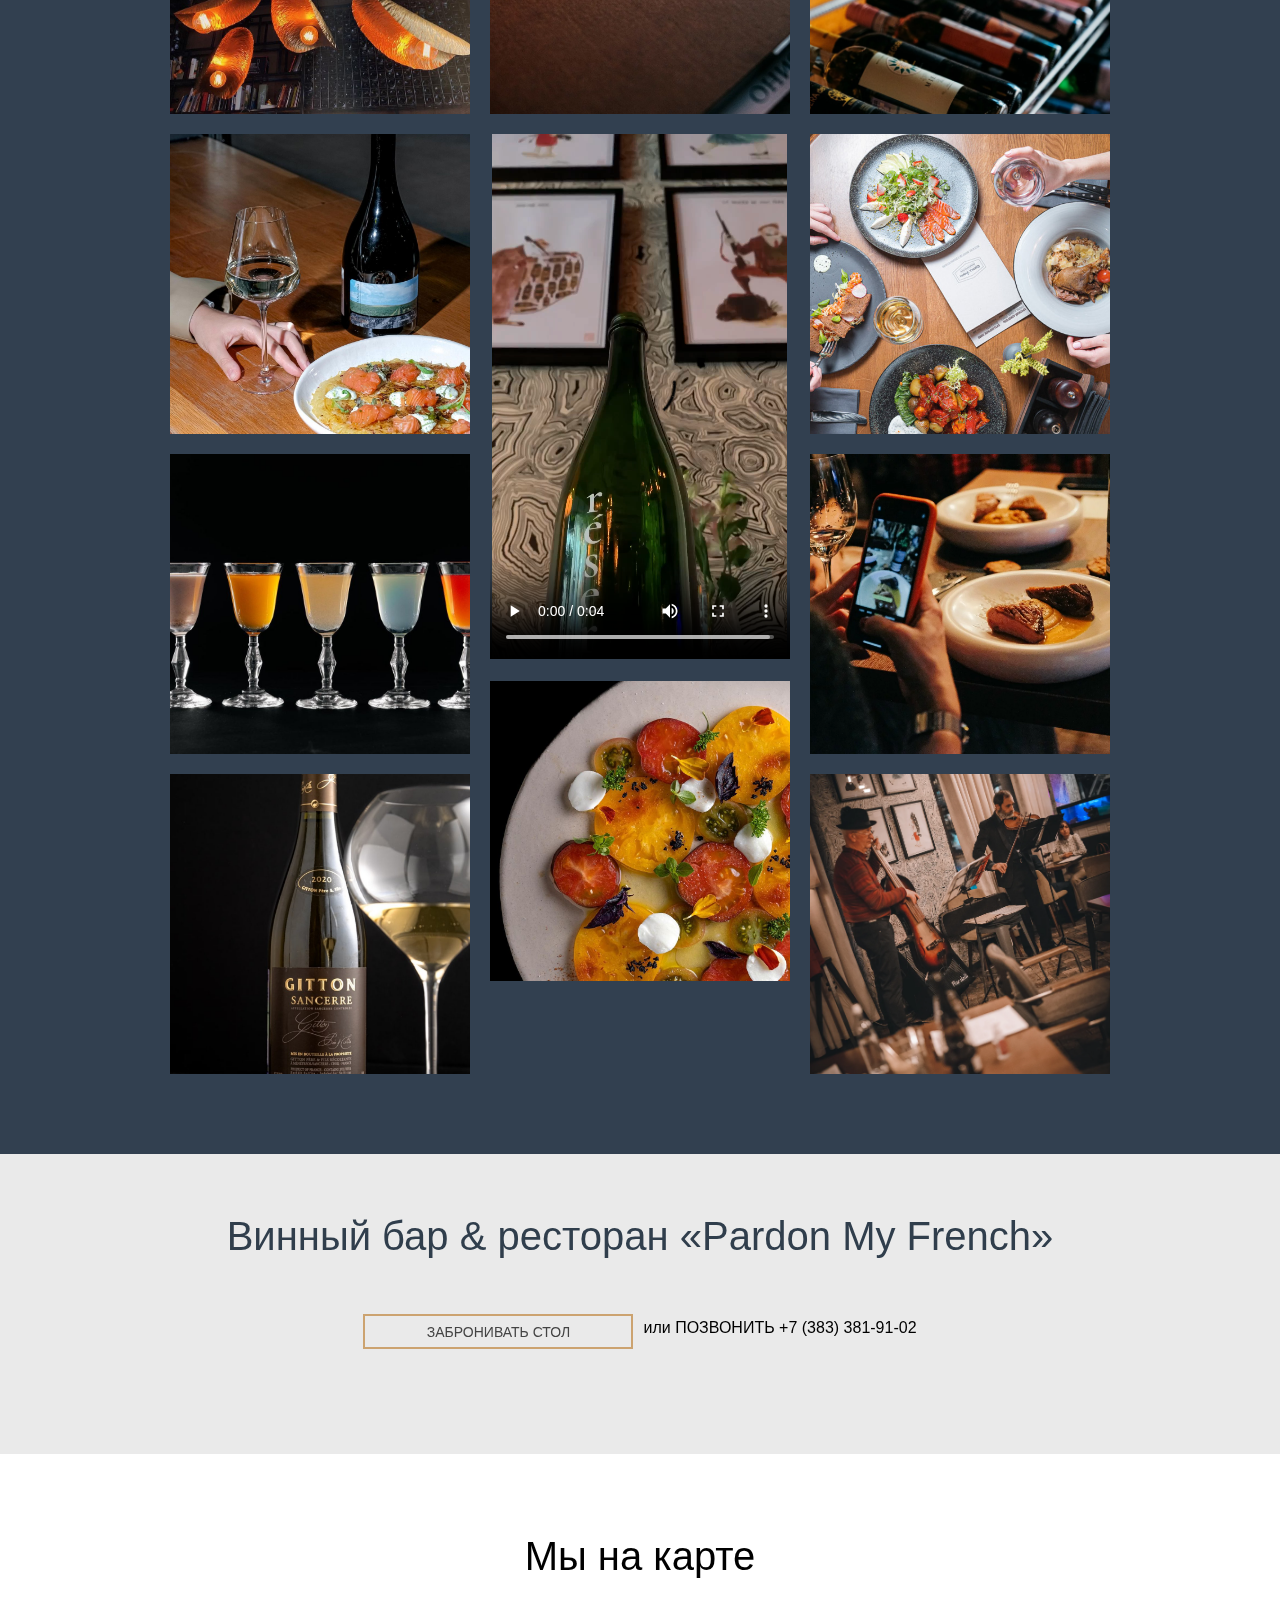
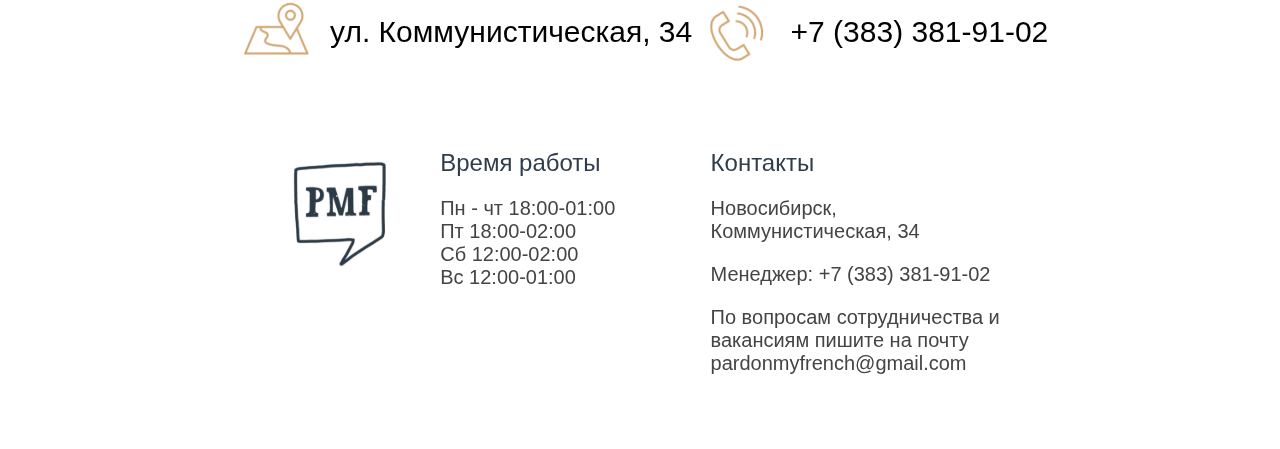
==== commit eeae7aa0: "Add files via upload" ====
--- a/index.html
+++ b/index.html
@@ -17,6 +17,7 @@
         <div class="headermain">
         <a href="" class="logo"><img src="img/PMF-00_1.svg" alt=""></a>
         </div>
+        
         <nav class="center-nav">
             <a href="index.html">Главная</a>
             <a href="menu.html">Меню</a>
@@ -281,6 +282,11 @@
                 </p>
             </div>
         </div>
+        <div class="copyright">
+            <span class="policy"> <a href="policy.html"> Политика конфиденциальности </a> </span>
+            <span class="copyright-text">© 2023 Pardon My French - винный бар & ресторан</span>
+        </div>
     </footer>
+    <script src="script.js"></script>
 </body>
 </html>--- a/style.css
+++ b/style.css
@@ -52,6 +52,12 @@
     font-size: 20px;
     padding: 0 20px;
 }
+/* navbar */
+
+/*  */
+.menuphone{
+    display: none;
+}
 section{
     min-height: 900px;
     width: 100%;
@@ -59,6 +65,9 @@
     background-size: cover;
     background-position: center center;
     position: relative;
+}
+.vinlive{
+    padding-left: 10px;
 }
 .vinbar{
     color: #fff;
@@ -331,8 +340,8 @@
 }
 .dostavka{
     text-align: right;
-    padding: 0px 90px 0 30px;
-    margin: 45px 0px 45px 0 ;
+    padding: 1px 77px 0 98px;
+    margin: 81px -75px 36px 0;
 }
 .galereya{
     background-color: #324050;
@@ -560,5 +569,504 @@
     color: #444444;
     font-size: 20px;
 }
+.copyright{
+    background: transparent;
+    display: none;
+}
+
+@media (max-width: 1500px) {
+    .vinlive{
+        padding-left: 10px;
+        width: 630px;
+    }
+    .vinelovezone p {
+        font-size: 18px;
+    }
+    .vinelovezone {
+        display: flex;
+        padding-top: 50px;
+    }
+    .vinezone img{
+        width: 550px;
+        height: 450px;
+        vertical-align: middle;
+        padding: 10px;
+    }
+    .dostavka{
+        text-align: right;
+        padding: 1px 81px 0 162px;
+        margin: 81px -58px 36px 0;
+    }
+}
+@media (max-width: 1300px) {
+    .vinlive{
+        padding-left: 10px;
+        width: 630px;
+    }
+    .vinelovezone p {
+        font-size: 18px;
+    }
+    .vinelovezone {
+        display: flex;
+        justify-content: space-between;
+        padding-top: 50px;
+    }
+    .vinezone img{
+        width: 450px;
+        height: 350px;
+        vertical-align: middle;
+        padding: 10px;
+    }
+    .akzie img{
+        width: 270px;
+        height: 370px;
+    }
+    .textakz{
+        font-size: 16px;
+    }
+    .btn_bron_zon {
+        width: 60%;
+        font-size: 15px;
+    }
+    .zone-img {
+        width: 300px;
+        height: 300px;
+    }
+    .galereya {
+        height: 1485px;
+    }
+    .vc-item-1 {
+        width: 300px;
+        height: 527px;
+    }
+    video {
+        width: 300px;
+        height: 525px;
+    }
+}
+
+@media (max-width: 1150px) {
+    .vinlive{
+        padding-left: 10px;
+        width: 630px;
+    }
+    .vinelovezone p {
+        font-size: 18px;
+    }
+    .vinelovezone {
+        display: flex;
+        justify-content: space-between;
+        padding-top: 50px;
+    }
+    .vinezone img{
+        width: 450px;
+        height: 350px;
+        vertical-align: middle;
+        padding: 10px;
+    }
+    .dostavka{
+        text-align: right;
+        padding: -2px 81px 0 162px;
+        margin: 16px -58px 36px 0;
+    }
+    section {
+        min-height: 690px;
+    }
+    .akzie img{
+        width: 230px;
+        height: 280px;
+    }
+    .textakz{
+        font-size: 14px;
+    }
+    .btn_bron_zon {
+        width: 60%;
+        font-size: 15px;
+    }
+    .zone-img {
+        width: 300px;
+        height: 300px;
+    }
+    .galereya {
+        height: 1485px;
+    }
+    .vc-item-1 {
+        width: 300px;
+        height: 527px;
+    }
+    video {
+        width: 300px;
+        height: 525px;
+    }
+}
+@media (max-width: 998px) {
+    .logo img {
+        height: 65px;
+        width: 65px;
+    }
+    .center-nav a {
+        font-size: 18px;
+    }
+    .live {
+        font-size: 35px;
+    }
+    .vinlive{
+        padding-left: 10px;
+        width: 630px;
+    }
+    .desc-bar {
+        font-size: 28px;
+    }
+    .wpb {
+        font-size: 35px;
+    }
+    /* акции */
+    section {
+        min-height: 470px;
+    }
+    .akzie img{
+        width: 180px;
+        height: 200px;
+    }
+    .textakz{
+        font-size: 12px;
+    }
+    .btn_bron_zon {
+        width: 60%;
+        font-size: 12px;
+    }
+    /* конец акции */
+    .vinelovezone p {
+        font-size: 16px;
+    }
+    .vinelovezone {
+        display: flex;
+        justify-content: space-between;
+        padding-top: 50px;
+    }
+    .vinezone img{
+        width: 450px;
+        height: 350px;
+        vertical-align: middle;
+        padding: 10px;
+    }
+    .btn_look_vin_map {
+        width: 60%;
+        font-size: 12px;
+    }
+    .dostavka{
+        text-align: right;
+        padding: -2px 81px 0 162px;
+        margin: 16px -58px 36px 0;
+    }
+    /*  */
+    .zone-img {
+        width: 300px;
+        height: 300px;
+    }
+    .galereya {
+        height: 1485px;
+    }
+    .vc-item-1 {
+        width: 300px;
+        height: 527px;
+    }
+    video {
+        width: 300px;
+        height: 525px;
+    }
+}
+@media (max-width: 450px) {
+    header{
+        position: relative;
+        z-index: 1;
+        display: flex;
+        align-items: center;
+        justify-content: space-between;
+        top: 0;
+        left: 0;
+        width: 100%;
+        height: 100px;
+        transition: background-color 0.3s ease-in-out, color 0.3s ease-in-out;
+        background-color: #ffffff;
+    }
+    header a{
+        color: #000000;
+    }
+    header.scrolled {
+        display: flex;
+        align-items: center;
+        justify-content: center;
+        background-color: #ffffff;
+        width: 100%;
+        padding-right: 50px;
+        color: #000000;
+        box-shadow: 0 6px 14px rgb(0 0 0 / 5%), 0 3px 3px rgb(0 0 0 / 5%);
+      }
+    .logo img {
+        height: 65px;
+        width: 65px;
+    }
+    .center-nav a {
+        font-size: 16px;
+    }
+    /* navbar */
+    .navbar {
+        overflow: hidden;
+        background-color: #333;
+      }
+      
+      .navbar a {
+        float: left;
+        display: block;
+        color: #f2f2f2;
+        text-align: center;
+        padding: 14px 16px;
+        text-decoration: none;
+      }
+      
+      .navbar a:hover {
+        background-color: #ddd;
+        color: black;
+      }
+      
+      .navbar a.active {
+        background-color: #4CAF50;
+        color: white;
+      }
+    /*  */
+    .menuphone{
+        display: flex;
+    }
+    .content {
+        display: grid;
+        align-items: center;
+        justify-content: space-between;
+        text-align: center;
+        box-sizing: content-box;
+        width: 1200px;
+    }
+    .text-field__input {
+        width: 90%;
+    }
+    .reserv-but {
+        cursor: pointer;
+        border: 1px solid #cca370;
+        background-color: transparent;
+        height: 50px;
+        width: 80%;
+        color: #ffffff;
+        font-size: 18px;
+        box-shadow: 0 6px 6px rgba(0, 0, 0, 0.6);
+        transition: background-color 0.5s ease-in-out;
+    }
+    .obrz {
+        display: grid;
+        align-items: center;
+        justify-content: center;
+    }
+    .live {
+        display: flex;
+        align-items: center;
+        justify-content: center;
+        font-size: 40px;
+        margin-bottom: 10px;
+        font-weight: bold;
+        width: 350px;
+        font-weight: 600;
+        color: #303e4c;
+        text-align: center;
+        vertical-align: middle;
+    }
+    .izbr {
+        font-size: 22px;
+    }
+    .vinlive{
+        padding-left: 10px;
+        width: 430px;
+        text-align: left;
+    }
+    .desc-bar {
+        font-size: 26px;
+    }
+    .wpb {
+        font-size: 35px;
+    }
+    .vinelovezone p {
+        font-size: 14px;
+    }
+    .vinezone img{
+        width: 420px;
+        height: 350px;
+        vertical-align: middle;
+        padding: 10px;
+    }
+    /* акции */
+    section {
+        min-height: 770px;
+        padding-bottom: 30px;
+    }
+    .promo {
+        display: grid;
+        justify-content: center;
+    }
+    .akzie img{
+        width: 300px;
+        height: 350px;
+    }
+    .textakz{
+        font-size: 18px;
+    }
+    .btn_bron_zon {
+        width: 60%;
+        font-size: 12px;
+    }
+    /* конец акции */
+    .europa {
+        font-size: 18px;
+    }
+    /*  */
+    /*  */
+    .vinelovezone {
+        display: grid;
+        justify-content: space-between;
+        padding-top: 50px;
+    }
+    
+    .btn_look_vin_map {
+        width: 60%;
+        font-size: 12px;
+    }
+    .dostavka{
+        padding: 0 10px;
+        margin: 0px;
+        text-align: right;
+    }
+    .vinika {
+        display: flex;
+        align-items: center;
+        justify-content: center;
+        color: #303e4c;
+        margin-top: 80px;
+        margin-bottom: 25px;
+        font-size: 46px;
+    }
+    /*  */
+    .galereya {
+        height: 3950px;
+    }
+    .pageable-slide {
+        display: grid;
+        justify-content: center;
+    }
+    .zone-img {
+        width: 300px;
+        height: 300px;
+    }
+    .vc-item-1 {
+        width: 300px;
+        height: 527px;
+    }
+    video {
+        width: 300px;
+        height: 525px;
+    }
+    /*  */
+    /* блок забр стол */
+    .textlive {
+        font-size: 30px;
+        color: #303e4c;
+        text-align: center;
+        padding-top: 60px;
+    }
+    .num-text {
+        display: grid;
+        justify-content: center;
+        margin-top: 40px;
+    }
+    /* контакты */
+    .cotacts-top {
+        display: grid;
+    }
+    .contacts-item {
+        font-size: 20px;
+        margin-bottom: 10px;
+    }
+    .contacts-item img {
+        width: 40px;
+        height: 40px;
+    }
+    /*  */
+    footer {
+        height: 300px;
+        display: grid;
+        justify-content: center;
+        align-items: center;
+        padding-top: 50px;
+    }
+    .logo-footer {
+        display: flex;
+        justify-content: center;
+        align-items: center;
+    }
+    .timework {
+        
+        font-size: 24px;
+        font-weight: bold;
+    }
+    .textwidget {
+        
+        color: #444444;
+        font-size: 18px;
+    }
+    .contacs {
+        
+        color: #303e4c;
+        font-size: 24px;
+        font-weight: bold;
+    }
+    .copyright{
+        background: transparent;
+        display: grid;
+        justify-content: center;
+        align-items: center;
+        padding: 30px;
+    }
+    .policy{
+        display: flex;
+        justify-content: center;
+        align-items: center;
+    }
+    .policy a{
+        color: #000000;
+        cursor: pointer;
+    }
+    .copyright-text{
+        display: flex;
+        justify-content: center;
+        align-items: center;
+    }
+    /*menu */
+    .menu-photo img{
+        width: 430px;
+    }
+    /*  */
+    .vino-photo-1 img{
+        width: 430px;
+    }
+    /*  */
+    .menu-dostavka {
+        padding-top: 10px;
+    }
+    .menu-dostavka img{
+        width: 430px;
+    }
+    .text-menu{
+        display: flex;
+        justify-content: center;
+        align-items: center;
+        font-size: 22px;
+    }
+}
 
 
